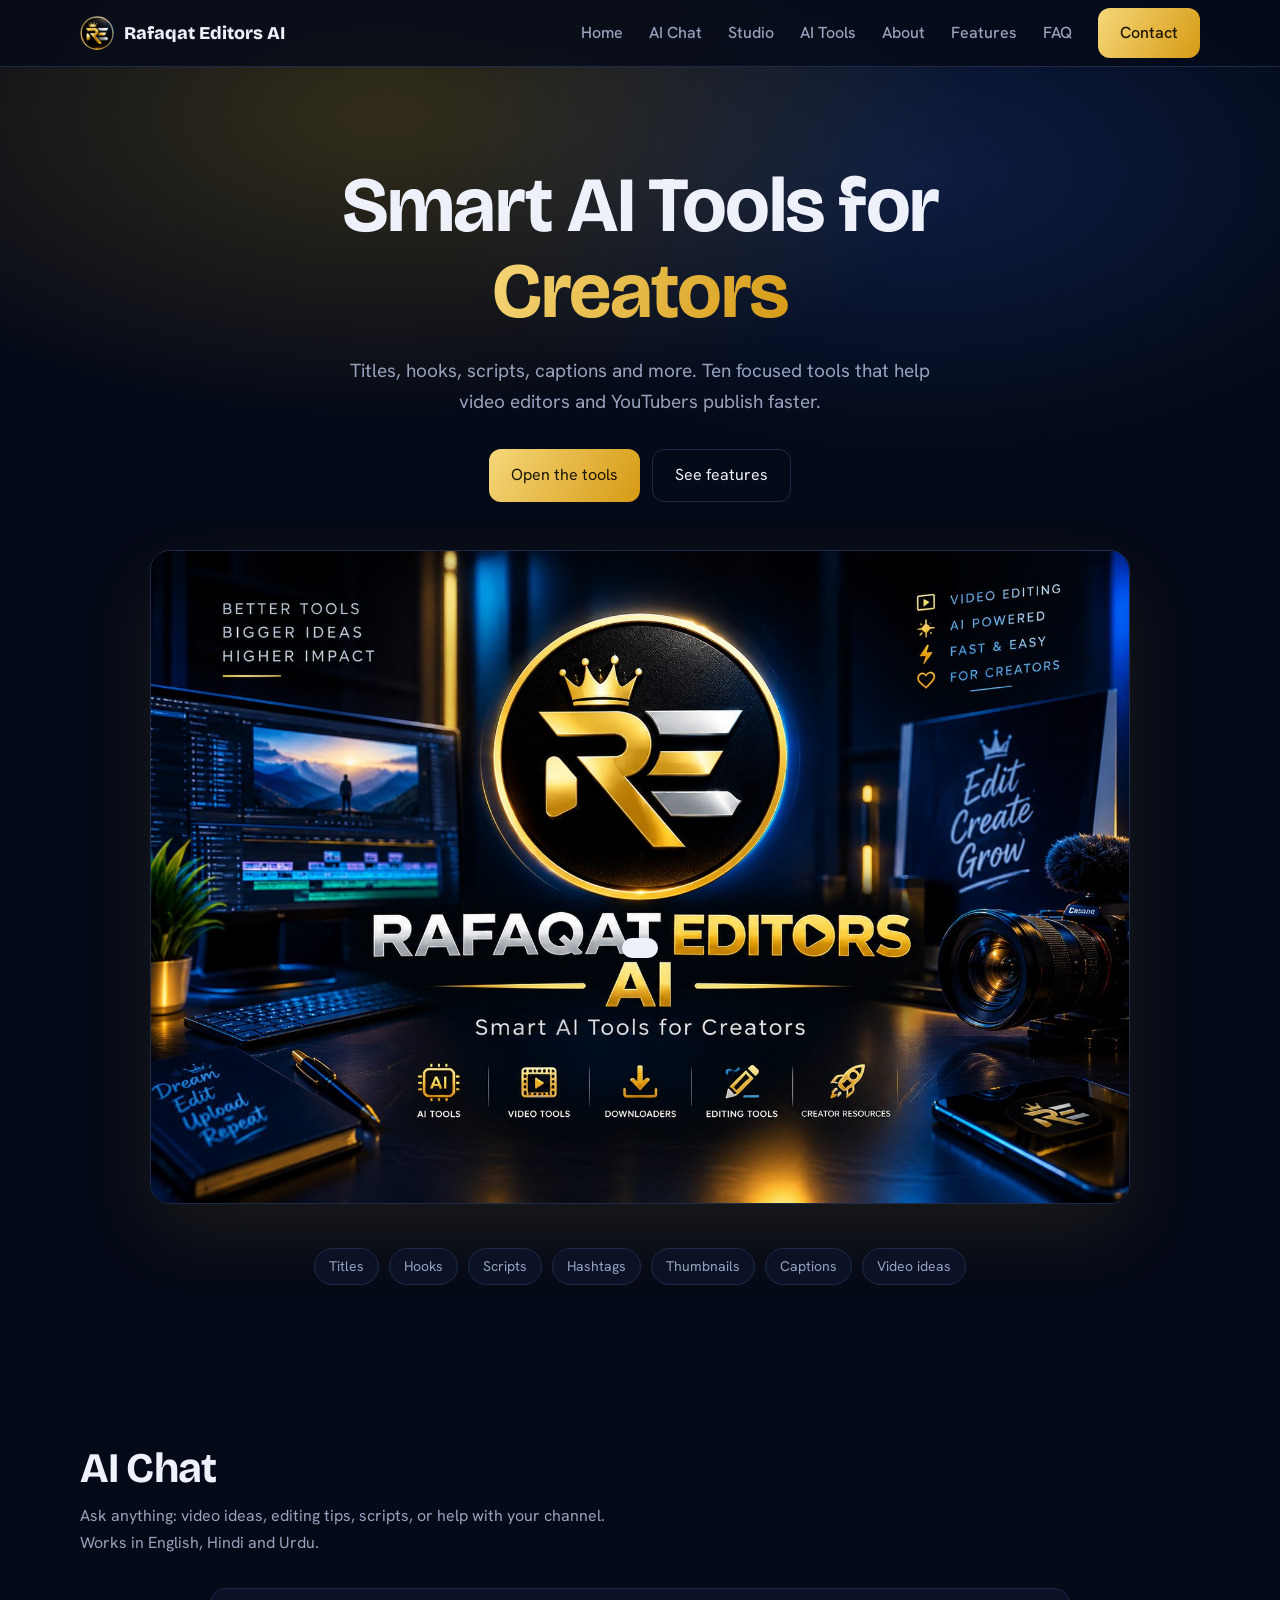
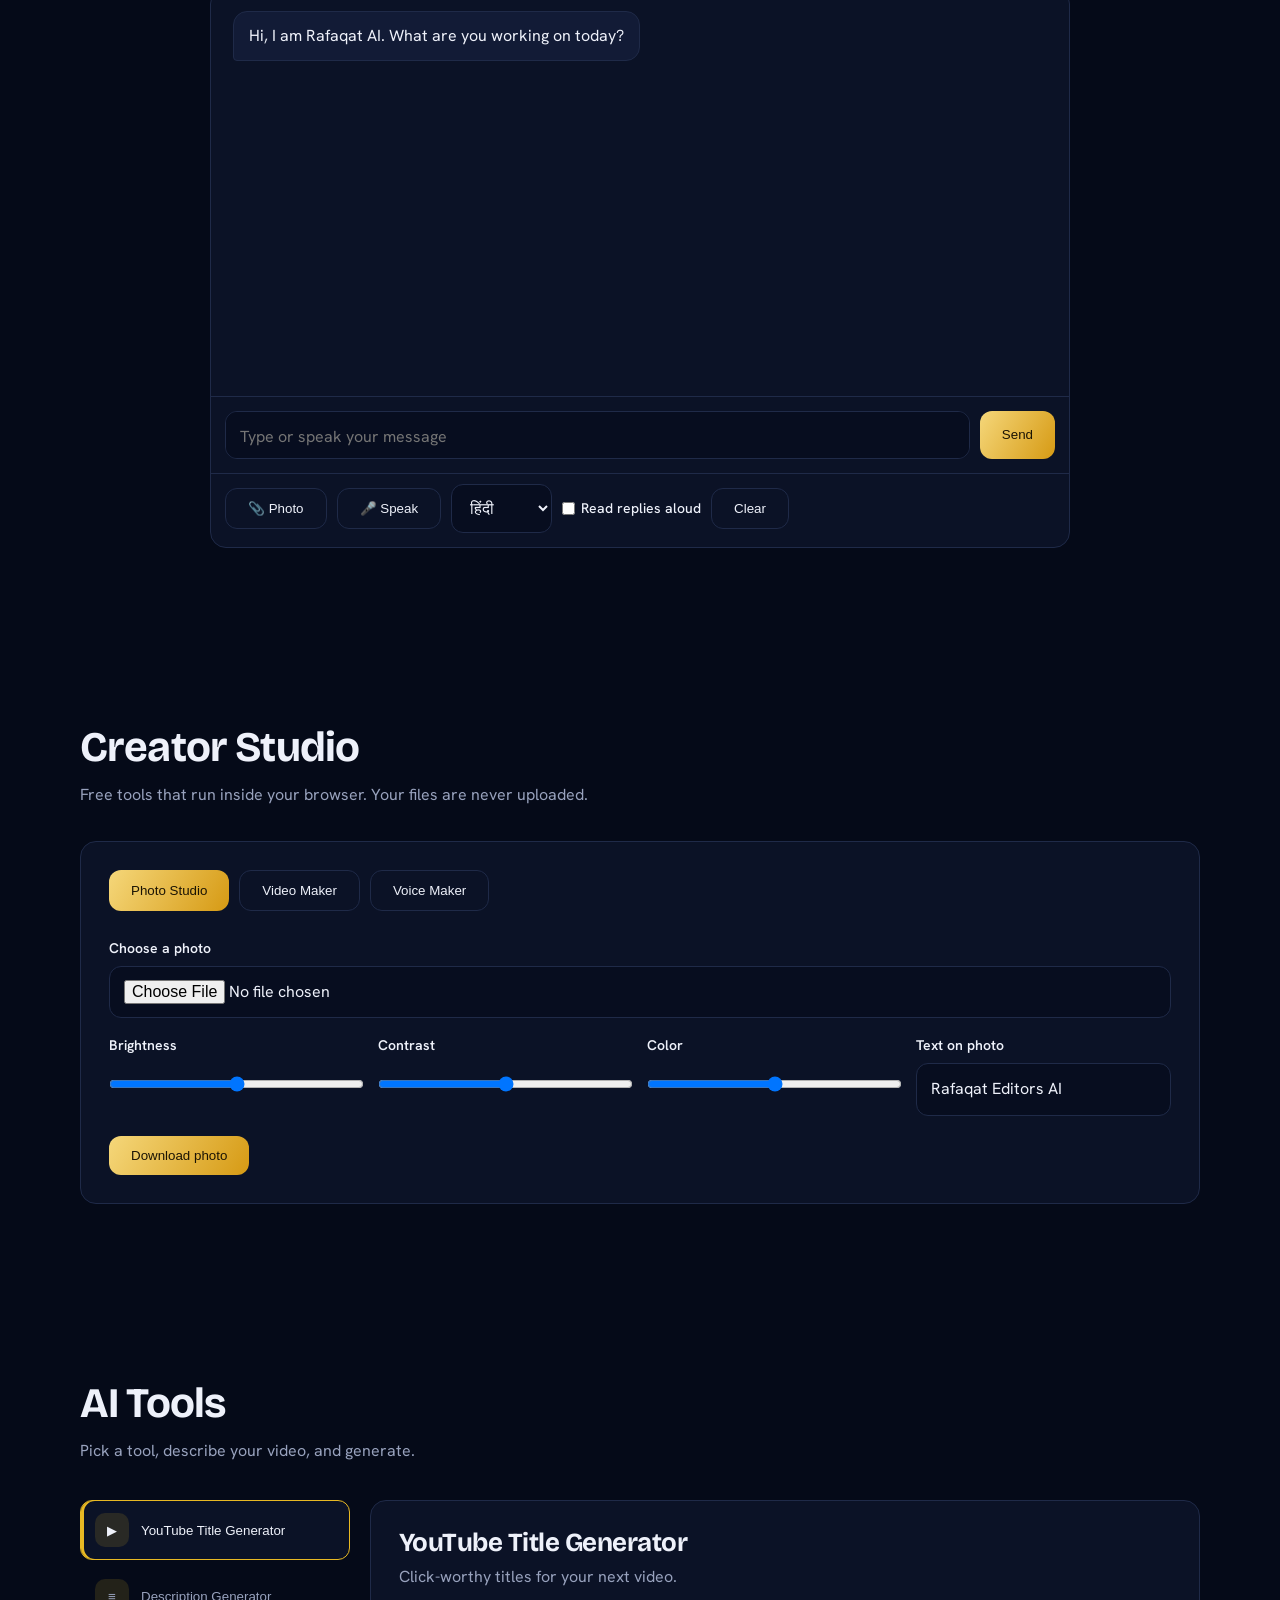
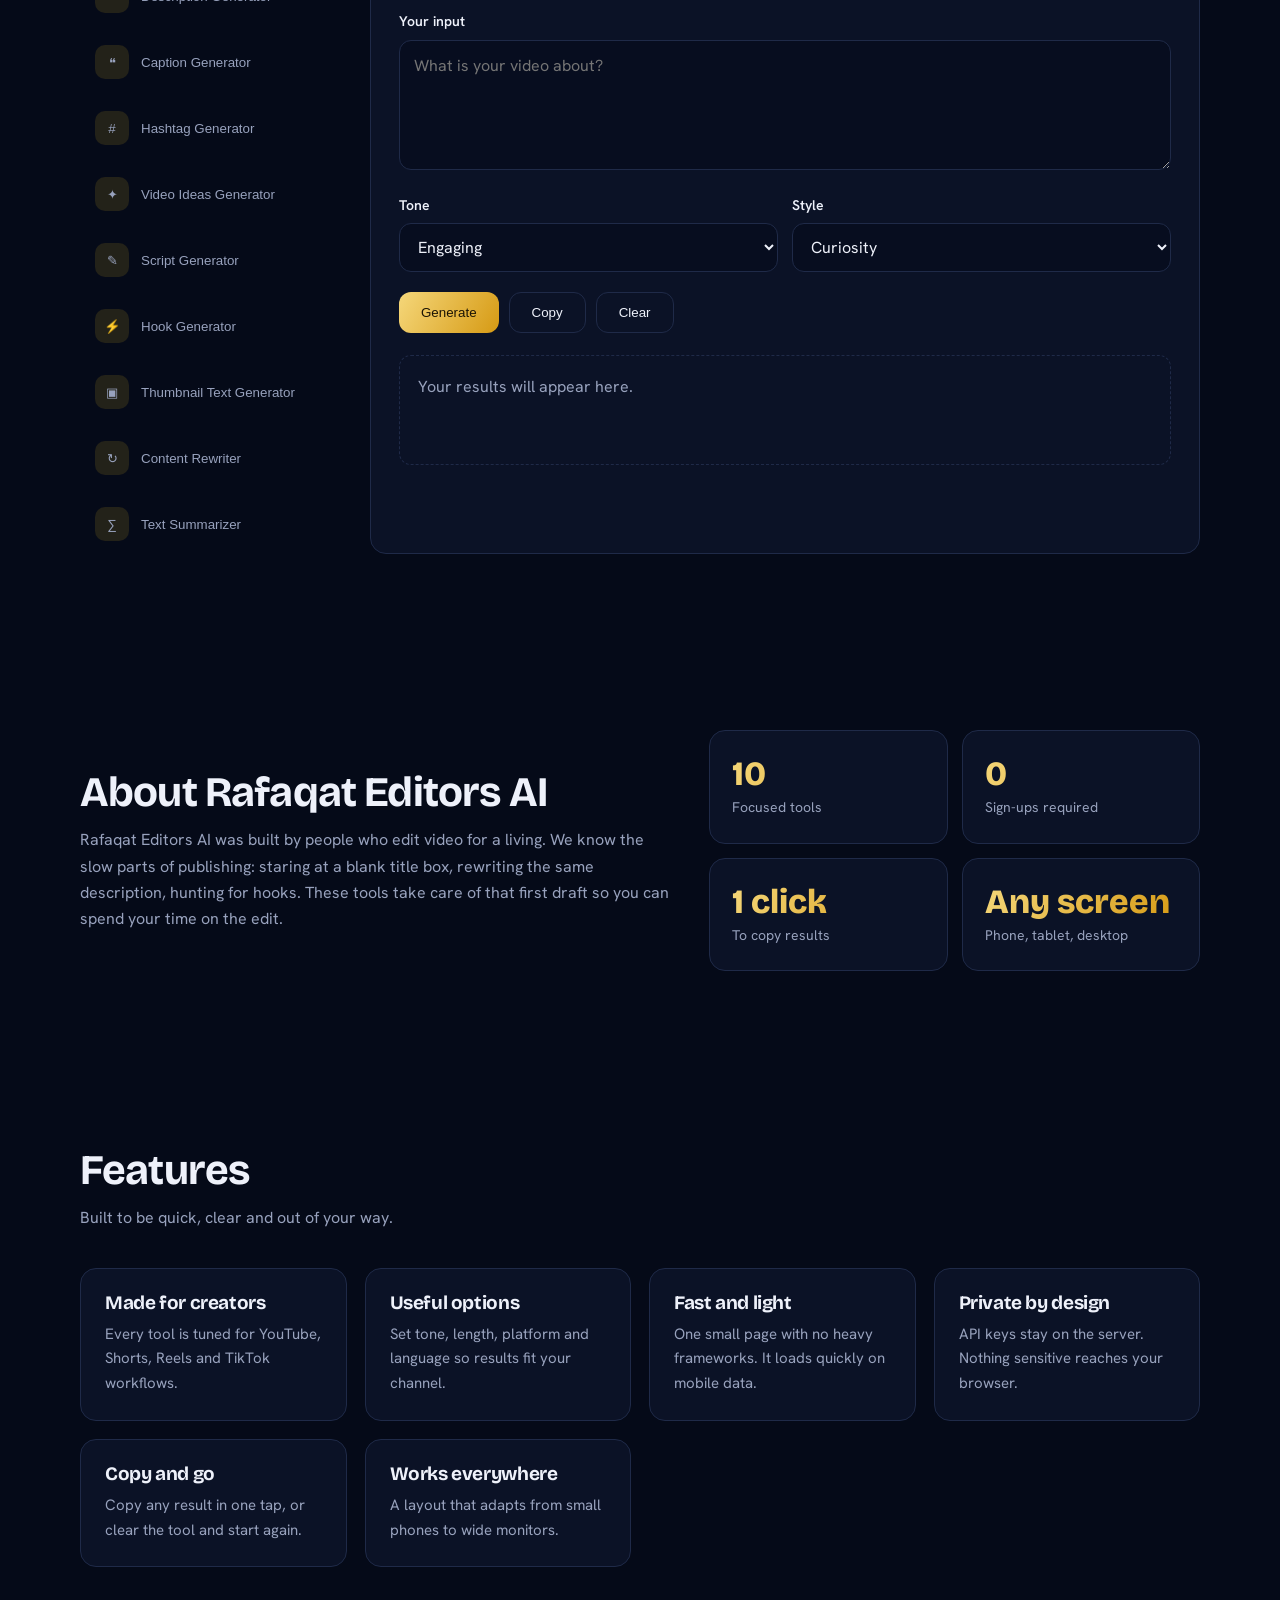
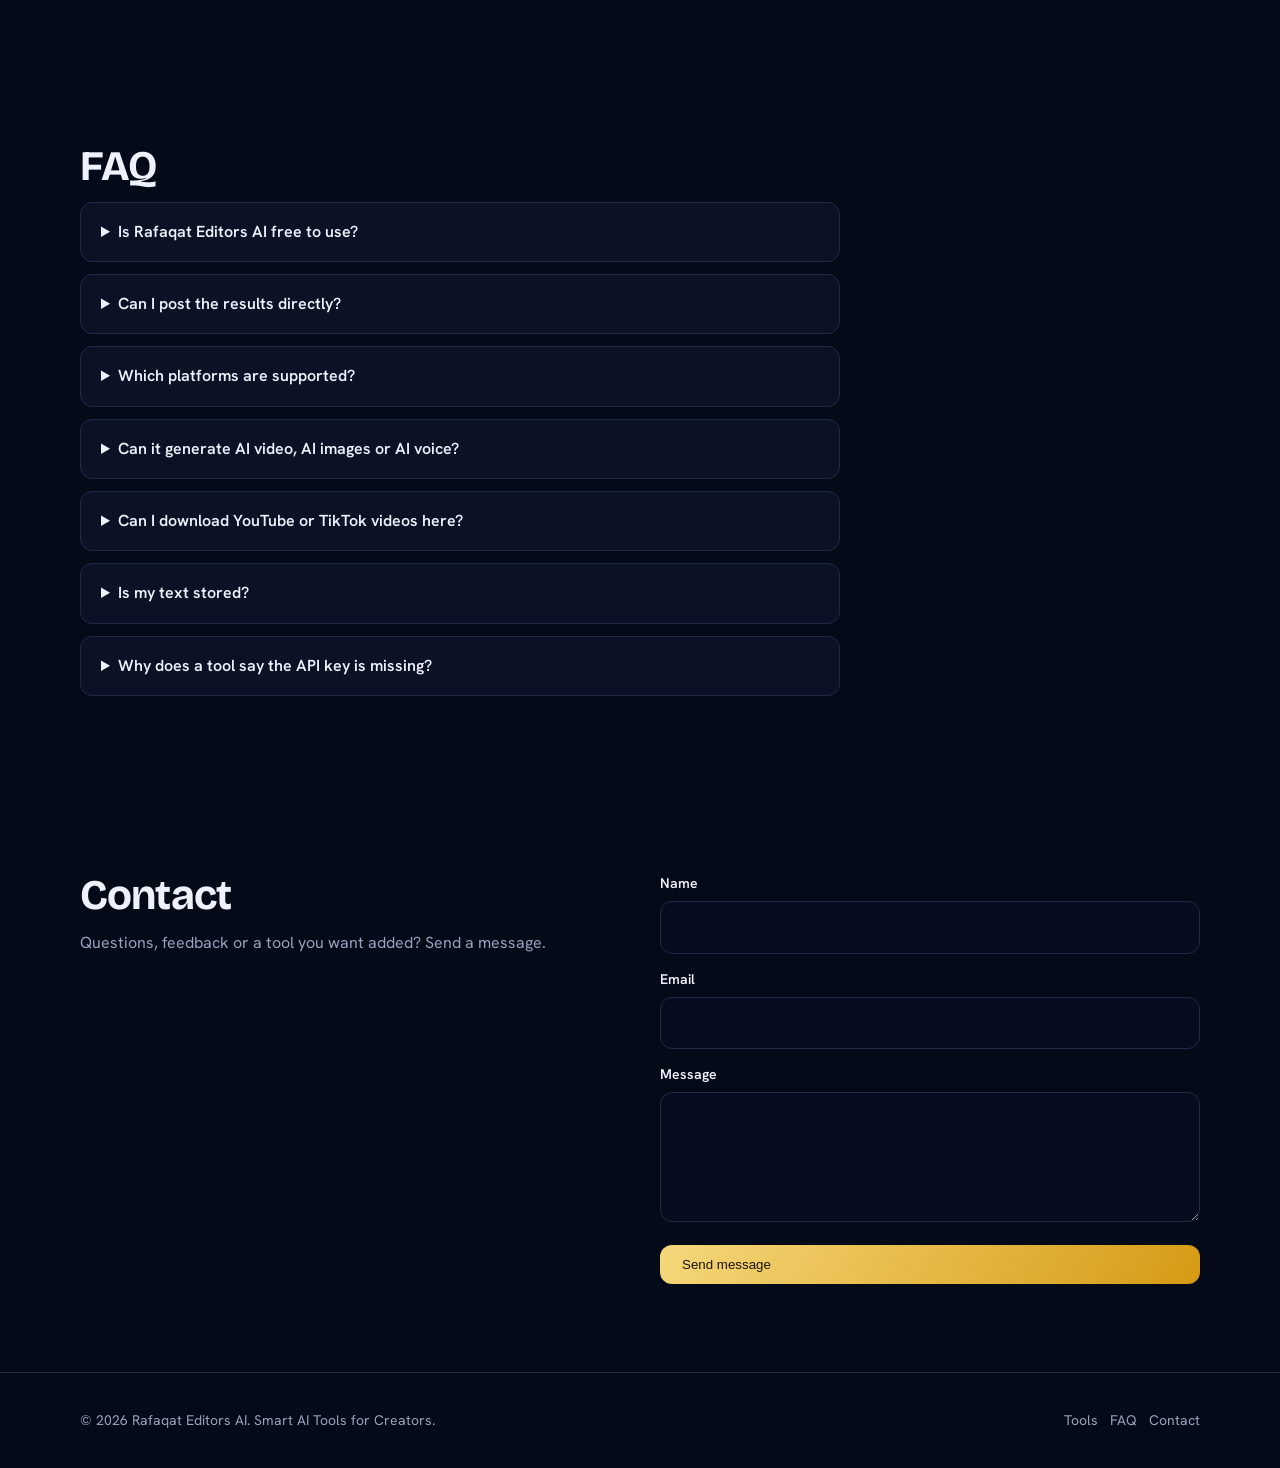
==== index.html @ 0279ae33 "Add files via upload" ====
<!DOCTYPE html>
<html lang="en">
<head>
<meta charset="utf-8">
<meta name="viewport" content="width=device-width, initial-scale=1">
<title>Rafaqat Editors AI – Free AI Tools for YouTubers, Video Editors and Creators</title>
<meta name="description" content="Rafaqat Editors AI: free AI chat in Hindi, Urdu and English, YouTube title, hashtag, script and caption generators, plus a photo editor, slideshow video maker and text to speech.">
<meta name="keywords" content="Rafaqat Editors AI, Rafaqat AI, Rafaqat Editors, AI tools for creators, YouTube title generator, hashtag generator, video script generator, AI chat Hindi Urdu, free photo editor online, slideshow video maker, text to speech Hindi Urdu">
<meta name="theme-color" content="#050a18"><meta property="og:type" content="website"><meta property="og:description" content="Smart AI Tools for Creators"><meta name="twitter:card" content="summary_large_image">
<script type="application/ld+json">{"@context":"https://schema.org","@type":"WebApplication","name":"Rafaqat Editors AI","description":"Smart AI Tools for Creators: AI chat, YouTube title and hashtag generators, photo editor, video maker and voice maker.","applicationCategory":"MultimediaApplication","operatingSystem":"Any","offers":{"@type":"Offer","price":"0","priceCurrency":"USD"}}</script>
<link rel="icon" href="logo.png"><meta property="og:title" content="Rafaqat Editors AI"><meta property="og:image" content="banner.jpg"><link rel="preconnect" href="https://fonts.googleapis.com"><link rel="preconnect" href="https://fonts.gstatic.com" crossorigin>
<link href="https://fonts.googleapis.com/css2?family=Bricolage+Grotesque:wght@500;700;800&family=Hanken+Grotesk:wght@400;500;600&display=swap" rel="stylesheet">
<style>
:root{--bg:#050a18;--panel:#0b1226;--line:#1f2a48;--text:#eef1fa;--mute:#98a2bd;--a:#e8b923;--b:#f5d77a;--grad:linear-gradient(120deg,#f5d77a,#d69a14);--r:16px}
*{box-sizing:border-box;margin:0}html{scroll-behavior:smooth}
body{background:var(--bg);color:var(--text);font:16px/1.65 "Hanken Grotesk",system-ui,sans-serif;overflow-x:hidden}
h1,h2,h3{font-family:"Bricolage Grotesque",system-ui,sans-serif;line-height:1.1;letter-spacing:-.02em}
a{color:inherit;text-decoration:none}
:focus-visible{outline:2px solid var(--b);outline-offset:3px}
.wrap{max-width:1160px;margin:auto;padding:0 20px}
section{padding:88px 0}
h2{font-size:clamp(28px,4vw,42px);margin-bottom:12px}
.lead{color:var(--mute);max-width:560px}
.btn{display:inline-flex;align-items:center;gap:8px;border:0;border-radius:12px;padding:12px 22px;font:600 15px inherit;cursor:pointer;color:#1b1404;background:var(--grad);transition:transform .15s,box-shadow .2s}
.btn:hover{transform:translateY(-1px);box-shadow:0 8px 30px #e8b92355}
.btn.ghost{background:transparent;border:1px solid var(--line);color:var(--text)}.btn.ghost:hover{box-shadow:none;border-color:var(--a)}
.btn:disabled{opacity:.6;cursor:wait;transform:none}
/* nav */
header{position:sticky;top:0;z-index:20;background:#050a18cc;backdrop-filter:blur(14px);border-bottom:1px solid var(--line)}
nav{display:flex;align-items:center;justify-content:space-between;height:66px}
.logo{display:flex;align-items:center;gap:10px;font:800 18px "Bricolage Grotesque",sans-serif}
.mark{width:34px;height:34px;border-radius:50%}.banner{display:block;width:100%;max-width:980px;height:auto;margin:48px auto 0;border-radius:20px;border:1px solid var(--line);box-shadow:0 30px 80px #e8b92318}
.links{display:flex;gap:26px;align-items:center;color:var(--mute);font-weight:500}.links a:hover{color:var(--text)}
.burger{display:none;background:none;border:1px solid var(--line);color:var(--text);border-radius:10px;width:42px;height:38px;font-size:18px}
/* hero */
.hero{padding:96px 0 72px;position:relative;text-align:center}
.hero:before{content:"";position:absolute;inset:-120px 0 auto;height:560px;background:radial-gradient(600px 300px at 30% 30%,#e8b92333,transparent),radial-gradient(500px 280px at 72% 40%,#2563eb33,transparent);z-index:-1}
.hero h1{font-size:clamp(40px,7vw,78px);max-width:860px;margin:0 auto 20px}
.hero h1 span{background:var(--grad);-webkit-background-clip:text;background-clip:text;color:transparent}
.hero p{color:var(--mute);font-size:19px;max-width:600px;margin:0 auto 32px}
.cta{display:flex;gap:12px;justify-content:center;flex-wrap:wrap}
.ticker{display:flex;gap:10px;justify-content:center;flex-wrap:wrap;margin-top:44px;max-width:780px;margin-inline:auto}
.ticker span{border:1px solid var(--line);background:var(--panel);border-radius:99px;padding:6px 14px;font-size:14px;color:var(--mute);animation:float 5s ease-in-out infinite}
.ticker span:nth-child(even){animation-delay:-2.5s}
@keyframes float{50%{transform:translateY(-6px)}}
/* dashboard */
.dash{display:grid;grid-template-columns:270px 1fr;gap:20px;margin-top:36px}
.list{display:flex;flex-direction:column;gap:6px}
.tool{display:flex;gap:12px;align-items:center;text-align:left;width:100%;padding:12px 14px;border-radius:12px;border:1px solid transparent;background:none;color:var(--mute);font:500 15px inherit;cursor:pointer;transition:.15s}
.tool:hover{background:var(--panel);color:var(--text)}
.tool.on{background:var(--panel);border-color:var(--a);color:var(--text);box-shadow:inset 3px 0 0 var(--a)}
.tool i{font-style:normal;width:34px;height:34px;border-radius:10px;background:#e8b92322;display:grid;place-items:center;flex:none}
.work{background:var(--panel);border:1px solid var(--line);border-radius:var(--r);padding:28px;min-width:0}
.work h3{font-size:26px}.work>p{color:var(--mute);margin:6px 0 20px}
label{display:block;font-size:14px;font-weight:600;margin:0 0 6px}
textarea,select,input{width:100%;background:#070d1f;border:1px solid var(--line);border-radius:12px;color:var(--text);padding:12px 14px;font:inherit}
textarea{min-height:130px;resize:vertical}textarea:focus,select:focus,input:focus{outline:none;border-color:var(--a);box-shadow:0 0 0 3px #e8b92333}
.opts{display:grid;grid-template-columns:repeat(auto-fit,minmax(160px,1fr));gap:14px;margin:16px 0 20px}
.row{display:flex;gap:10px;flex-wrap:wrap}
.out{margin-top:22px;border:1px dashed var(--line);border-radius:12px;padding:18px;min-height:110px;white-space:pre-wrap;word-break:break-word}
.out.empty{color:var(--mute)}.out.err{border-color:#f87171;color:#fca5a5}
.dots{display:inline-flex;gap:5px}.dots b{width:8px;height:8px;border-radius:50%;background:var(--a);animation:pulse 1s infinite}
.dots b:nth-child(2){animation-delay:.15s}.dots b:nth-child(3){animation-delay:.3s}
@keyframes pulse{50%{opacity:.2;transform:scale(.7)}}
/* chat */
.chat{background:var(--panel);border:1px solid var(--line);border-radius:var(--r);margin-top:32px;display:flex;flex-direction:column;height:560px;max-width:860px;margin-inline:auto}
.msgs{flex:1;overflow-y:auto;padding:22px;display:flex;flex-direction:column;gap:12px}
.m{max-width:85%;padding:11px 15px;border-radius:14px;white-space:pre-wrap;word-break:break-word}
.m.u{align-self:flex-end;background:var(--grad);color:#1b1404;border-bottom-right-radius:4px}
.m.a{align-self:flex-start;background:#121b36;border:1px solid var(--line);border-bottom-left-radius:4px}
.m.e{border-color:#f87171;color:#fca5a5}
.cbar{display:flex;gap:10px;padding:14px;border-top:1px solid var(--line)}
.cbar.ctl{flex-wrap:wrap;align-items:center;padding-top:10px}.cbar textarea{min-height:48px;height:48px;resize:none}
/* cards */
.grid{display:grid;grid-template-columns:repeat(auto-fit,minmax(250px,1fr));gap:18px;margin-top:36px}
.card{background:var(--panel);border:1px solid var(--line);border-radius:var(--r);padding:24px}
.card h3{font-size:19px;margin-bottom:8px}.card p{color:var(--mute);font-size:15px}
.about{display:grid;grid-template-columns:1.2fr 1fr;gap:40px;align-items:center}
.stat{display:grid;grid-template-columns:1fr 1fr;gap:14px}
.stat div{background:var(--panel);border:1px solid var(--line);border-radius:var(--r);padding:22px}
.stat b{display:block;font:800 34px "Bricolage Grotesque",sans-serif;background:var(--grad);-webkit-background-clip:text;background-clip:text;color:transparent}
.stat span{color:var(--mute);font-size:14px}
details{background:var(--panel);border:1px solid var(--line);border-radius:12px;padding:16px 20px;margin-top:12px;max-width:760px}
summary{cursor:pointer;font-weight:600}details p{color:var(--mute);margin-top:10px}
.contact{display:grid;grid-template-columns:1fr 1fr;gap:40px}form{display:grid;gap:14px}
footer{border-top:1px solid var(--line);padding:36px 0;color:var(--mute);font-size:14px}
footer .wrap{display:flex;justify-content:space-between;gap:16px;flex-wrap:wrap}
.toast{position:fixed;bottom:22px;left:50%;transform:translate(-50%,80px);background:var(--text);color:var(--bg);padding:10px 18px;border-radius:99px;font-weight:600;transition:.25s;z-index:30}.toast.show{transform:translate(-50%,0)}
@media(max-width:860px){
 section{padding:64px 0}
 .burger{display:block}
 .links{display:none;position:absolute;top:66px;left:0;right:0;flex-direction:column;background:var(--bg);padding:18px 20px;border-bottom:1px solid var(--line);gap:16px;align-items:flex-start}.links.open{display:flex}
 .dash,.about,.contact{grid-template-columns:1fr}
 .list{flex-direction:row;overflow-x:auto;padding-bottom:6px}.tool{width:auto;white-space:nowrap}.tool.on{box-shadow:none}
 .work{padding:20px}
}
@media(prefers-reduced-motion:reduce){*{animation:none!important;transition:none!important}}
</style>
</head>
<body>
<header><div class="wrap"><nav>
 <a class="logo" href="#home"><img class="mark" src="logo.png" alt="" width="34" height="34">Rafaqat Editors AI</a>
 <button class="burger" aria-label="Menu" onclick="document.querySelector('.links').classList.toggle('open')">☰</button>
 <div class="links" onclick="this.classList.remove('open')">
  <a href="#home">Home</a><a href="#chat">AI Chat</a><a href="#studio">Studio</a><a href="#tools">AI Tools</a><a href="#about">About</a><a href="#features">Features</a><a href="#faq">FAQ</a><a class="btn" href="#contact">Contact</a>
 </div>
</nav></div></header>

<main>
<section class="hero" id="home"><div class="wrap">
 <h1>Smart AI Tools for <span>Creators</span></h1>
 <p>Titles, hooks, scripts, captions and more. Ten focused tools that help video editors and YouTubers publish faster.</p>
 <div class="cta"><a class="btn" href="#tools">Open the tools</a><a class="btn ghost" href="#features">See features</a></div>
 <img class="banner" src="banner.jpg" alt="Rafaqat Editors AI: Smart AI Tools for Creators" width="1600" height="1067" fetchpriority="high">
 <div class="ticker"><span>Titles</span><span>Hooks</span><span>Scripts</span><span>Hashtags</span><span>Thumbnails</span><span>Captions</span><span>Video ideas</span></div>
</div></section>

<section id="chat"><div class="wrap">
 <h2>AI Chat</h2><p class="lead">Ask anything: video ideas, editing tips, scripts, or help with your channel. Works in English, Hindi and Urdu.</p>
 <div class="chat"><div class="msgs" id="msgs"><div class="m a">Hi, I am Rafaqat AI. What are you working on today?</div></div>
 <div class="cbar"><textarea id="ci" placeholder="Type or speak your message" aria-label="Message"></textarea><button class="btn" id="cs">Send</button></div>
 <div class="cbar ctl"><button class="btn ghost" id="ca">📎 Photo</button><button class="btn ghost" id="cm">🎤 Speak</button><select id="cl2" aria-label="Voice language" style="width:auto"><option value="hi-IN">हिंदी</option><option value="ur-PK">اردو</option><option value="en-US">English</option></select><label style="display:flex;gap:6px;align-items:center;margin:0;font-weight:500"><input type="checkbox" id="sp" style="width:auto">Read replies aloud</label><button class="btn ghost" id="cc">Clear</button><input type="file" id="cf2" accept="image/*" hidden></div></div>
</div></section>

<section id="studio"><div class="wrap">
 <h2>Creator Studio</h2><p class="lead">Free tools that run inside your browser. Your files are never uploaded.</p>
 <div class="work" style="margin-top:32px"><div class="row" id="st"><button class="btn" data-t="p">Photo Studio</button><button class="btn ghost" data-t="v">Video Maker</button><button class="btn ghost" data-t="s">Voice Maker</button></div><br>
 <div id="pane-p"><label for="pf">Choose a photo</label><input type="file" id="pf" accept="image/*">
  <div class="opts"><div><label for="pb">Brightness</label><input type="range" id="pb" min="50" max="150" value="100"></div><div><label for="pc">Contrast</label><input type="range" id="pc" min="50" max="150" value="100"></div><div><label for="ps">Color</label><input type="range" id="ps" min="0" max="200" value="100"></div><div><label for="pt">Text on photo</label><input id="pt" value="Rafaqat Editors AI"></div></div>
  <canvas id="pcv" style="max-width:100%;border-radius:12px;display:none"></canvas>
  <div class="row" style="margin-top:14px"><button class="btn" id="pd">Download photo</button></div></div>
 <div id="pane-v" hidden><label for="vf">Choose photos (hold Ctrl or select several)</label><input type="file" id="vf" accept="image/*" multiple>
  <div class="opts"><div><label for="vc">Caption</label><input id="vc" placeholder="Optional text"></div><div><label for="vs">Seconds per photo</label><select id="vs"><option>2</option><option selected>3</option><option>5</option></select></div><div><label for="vo">Shape</label><select id="vo"><option value="v">Vertical (Reels, Shorts)</option><option value="h">Horizontal (YouTube)</option></select></div></div>
  <button class="btn" id="vgo">Make video</button><div id="vout" style="margin-top:18px"></div></div>
 <div id="pane-s" hidden><label for="vt">Text to speak</label><textarea id="vt" placeholder="Type or paste your text"></textarea>
  <div class="opts"><div><label for="vl">Language</label><select id="vl"><option value="hi-IN">हिंदी</option><option value="ur-PK">اردو</option><option value="en-US">English</option></select></div><div><label for="vr">Speed</label><select id="vr"><option value="0.8">Slow</option><option value="1" selected>Normal</option><option value="1.25">Fast</option></select></div></div>
  <div class="row"><button class="btn" id="vplay">Play voice</button><button class="btn ghost" id="vstop">Stop</button></div></div>
 </div>
</div></section>

<section id="tools"><div class="wrap">
 <h2>AI Tools</h2><p class="lead">Pick a tool, describe your video, and generate.</p>
 <div class="dash"><div class="list" id="list" role="tablist"></div><div class="work" id="work"></div></div>
</div></section>

<section id="about"><div class="wrap about">
 <div><h2>About Rafaqat Editors AI</h2>
 <p class="lead" style="max-width:none">Rafaqat Editors AI was built by people who edit video for a living. We know the slow parts of publishing: staring at a blank title box, rewriting the same description, hunting for hooks. These tools take care of that first draft so you can spend your time on the edit.</p></div>
 <div class="stat"><div><b>10</b><span>Focused tools</span></div><div><b>0</b><span>Sign-ups required</span></div><div><b>1 click</b><span>To copy results</span></div><div><b>Any screen</b><span>Phone, tablet, desktop</span></div></div>
</div></section>

<section id="features"><div class="wrap">
 <h2>Features</h2><p class="lead">Built to be quick, clear and out of your way.</p>
 <div class="grid">
  <div class="card"><h3>Made for creators</h3><p>Every tool is tuned for YouTube, Shorts, Reels and TikTok workflows.</p></div>
  <div class="card"><h3>Useful options</h3><p>Set tone, length, platform and language so results fit your channel.</p></div>
  <div class="card"><h3>Fast and light</h3><p>One small page with no heavy frameworks. It loads quickly on mobile data.</p></div>
  <div class="card"><h3>Private by design</h3><p>API keys stay on the server. Nothing sensitive reaches your browser.</p></div>
  <div class="card"><h3>Copy and go</h3><p>Copy any result in one tap, or clear the tool and start again.</p></div>
  <div class="card"><h3>Works everywhere</h3><p>A layout that adapts from small phones to wide monitors.</p></div>
 </div>
</div></section>

<section id="faq"><div class="wrap"><h2>FAQ</h2>
 <details><summary>Is Rafaqat Editors AI free to use?</summary><p>Yes, you can use the tools without creating an account.</p></details>
 <details><summary>Can I post the results directly?</summary><p>Treat results as a strong first draft. Review and adjust them so they sound like you.</p></details>
 <details><summary>Which platforms are supported?</summary><p>YouTube, YouTube Shorts, Instagram, TikTok, Facebook and X.</p></details>
 <details><summary>Can it generate AI video, AI images or AI voice?</summary><p>Not yet. Today you can edit photos, turn photos into a slideshow video, and hear any text read aloud in Hindi, Urdu or English. The AI Chat and writing tools work with text and can describe photos you send.</p></details>
 <details><summary>Can I download YouTube or TikTok videos here?</summary><p>No. Downloading other people's videos breaks those platforms' rules and copyright. Download your own videos from YouTube Studio or TikTok's Save video option.</p></details>
 <details><summary>Is my text stored?</summary><p>This site does not save your input. It is sent to the AI provider only to produce your result.</p></details>
 <details><summary>Why does a tool say the API key is missing?</summary><p>The site owner has not added the AI key yet. See the README for the one-minute setup.</p></details>
</div></section>

<section id="contact"><div class="wrap contact">
 <div><h2>Contact</h2><p class="lead">Questions, feedback or a tool you want added? Send a message.</p></div>
 <form id="cf"><div><label for="n">Name</label><input id="n" required></div><div><label for="e">Email</label><input id="e" type="email" required></div><div><label for="m">Message</label><textarea id="m" required></textarea></div><button class="btn" type="submit">Send message</button></form>
</div></section>
</main>

<footer><div class="wrap"><span>© <span id="y"></span> Rafaqat Editors AI. Smart AI Tools for Creators.</span><span><a href="#tools">Tools</a> &nbsp; <a href="#faq">FAQ</a> &nbsp; <a href="#contact">Contact</a></span></div></footer>
<div class="toast" id="toast" role="status"></div>

<script>
const CONTACT_EMAIL="hello@example.com"; // replace with your address
const PLAT=["YouTube","YouTube Shorts","Instagram","TikTok","Facebook","X"];
const TONE=["Engaging","Professional","Funny","Dramatic","Educational"];
const LEN=["Short","Medium","Long"];
const O=(k,l,c)=>({k,l,c});
const TOOLS=[
 {id:"titles",n:"YouTube Title Generator",i:"▶",d:"Click-worthy titles for your next video.",ph:"What is your video about?",o:[O("Tone","Tone",TONE),O("Style","Style",["Curiosity","How-to","Listicle","Story"])]},
 {id:"description",n:"Description Generator",i:"≡",d:"SEO-friendly video descriptions.",ph:"Video topic and key points",o:[O("Tone","Tone",TONE),O("Length","Length",LEN)]},
 {id:"captions",n:"Caption Generator",i:"❝",d:"Captions that fit each platform.",ph:"Describe your post or video",o:[O("Platform","Platform",PLAT),O("Tone","Tone",TONE)]},
 {id:"hashtags",n:"Hashtag Generator",i:"#",d:"Relevant hashtags to boost reach.",ph:"Topic or niche",o:[O("Platform","Platform",PLAT)]},
 {id:"ideas",n:"Video Ideas Generator",i:"✦",d:"Fresh ideas when you are stuck.",ph:"Your niche or channel topic",o:[O("Format","Format",["Long video","Short","Series"]),O("Audience","Audience",["Beginners","Enthusiasts","General"])]},
 {id:"script",n:"Script Generator",i:"✎",d:"Full scripts with hook and outro.",ph:"Topic and main points",o:[O("Length","Length",["1 minute","3 minutes","5 minutes","10 minutes"]),O("Tone","Tone",TONE)]},
 {id:"hooks",n:"Hook Generator",i:"⚡",d:"Openers that stop the scroll.",ph:"What is the video about?",o:[O("Platform","Platform",PLAT),O("Tone","Tone",TONE)]},
 {id:"thumbs",n:"Thumbnail Text Generator",i:"▣",d:"Short, bold thumbnail text.",ph:"Video title or topic",o:[O("Emotion","Emotion",["Curiosity","Shock","Excitement","Urgency"])]},
 {id:"rewrite",n:"Content Rewriter",i:"↻",d:"Rewrite text in a fresh voice.",ph:"Paste the text to rewrite",o:[O("Tone","Tone",TONE),O("Length","Length",["Same","Shorter","Longer"])]},
 {id:"summary",n:"Text Summarizer",i:"∑",d:"Condense long text quickly.",ph:"Paste the text to summarize",o:[O("Format","Format",["Paragraph","Bullet points"]),O("Length","Length",LEN)]}
];
const $=s=>document.querySelector(s);
const toast=t=>{const e=$("#toast");e.textContent=t;e.classList.add("show");setTimeout(()=>e.classList.remove("show"),1800)};
const list=$("#list"),work=$("#work");
TOOLS.forEach((t,x)=>{const b=document.createElement("button");b.className="tool";b.role="tab";b.innerHTML=`<i>${t.i}</i>${t.n}`;b.onclick=()=>pick(x);list.append(b)});

function pick(x){
 const t=TOOLS[x];
 [...list.children].forEach((b,j)=>b.classList.toggle("on",j===x));
 work.innerHTML=`<h3></h3><p></p><label for="inp">Your input</label><textarea id="inp"></textarea>
 <div class="opts">${t.o.map((o,j)=>`<div><label for="o${j}">${o.l}</label><select id="o${j}">${o.c.map(c=>`<option>${c}</option>`).join("")}</select></div>`).join("")}</div>
 <div class="row"><button class="btn" id="go">Generate</button><button class="btn ghost" id="cp">Copy</button><button class="btn ghost" id="cl">Clear</button></div>
 <div class="out empty" id="out" aria-live="polite">Your results will appear here.</div>`;
 work.querySelector("h3").textContent=t.n;work.querySelector("p").textContent=t.d;$("#inp").placeholder=t.ph;
 const out=$("#out"),go=$("#go");
 const show=(txt,cls="")=>{out.className="out "+cls;out.textContent=txt};
 go.onclick=async()=>{
  const input=$("#inp").value.trim();
  if(!input)return show("Enter some text first.","empty");
  const options={};t.o.forEach((o,j)=>options[o.k]=$("#o"+j).value);
  go.disabled=true;out.className="out";out.innerHTML='<span class="dots"><b></b><b></b><b></b></span> Generating…';
  try{
   const r=await fetch("/api/generate",{method:"POST",headers:{"Content-Type":"application/json"},body:JSON.stringify({tool:t.id,input,options})});
   const d=await r.json().catch(()=>({}));
   if(!r.ok)throw new Error(d.error||"Something went wrong. Please try again.");
   show(d.result||"No result returned. Try rewording your input.");
  }catch(e){show(e.message.includes("fetch")?"Could not reach the server. Run the site with Wrangler or deploy it (see README).":e.message,"err")}
  go.disabled=false;
 };
 $("#cp").onclick=async()=>{if(out.classList.contains("empty")||out.classList.contains("err")||!out.textContent.trim())return toast("Nothing to copy yet");try{await navigator.clipboard.writeText(out.textContent);toast("Copied")}catch{toast("Copy failed")}};
 $("#cl").onclick=()=>{$("#inp").value="";show("Your results will appear here.","empty");$("#inp").focus()};
}
pick(0);
const HI="Hi, I am Rafaqat AI. What are you working on today?";let hist=[],img=null,rec=null;
const msgs=$("#msgs"),ci=$("#ci"),cs=$("#cs"),cm=$("#cm"),ca=$("#ca"),fi=$("#cf2");
function add(t,c,src){const d=document.createElement("div");d.className="m "+c;if(src){const i=document.createElement("img");i.src=src;i.alt="Attached photo";i.style.cssText="max-width:100%;max-height:200px;border-radius:10px;display:block;margin-bottom:6px";d.append(i)}d.append(document.createTextNode(t));msgs.append(d);msgs.scrollTop=msgs.scrollHeight;return d}
function say(t){if(!$("#sp").checked||!window.speechSynthesis)return;speechSynthesis.cancel();const u=new SpeechSynthesisUtterance(t);u.lang=$("#cl2").value;speechSynthesis.speak(u)}
async function send(){
 const t=ci.value.trim();if((!t&&!img)||cs.disabled)return;
 const text=t||"Please look at this photo and help me.";
 ci.value="";add(text,"u",img);hist.push({role:"user",content:text,image:img});img=null;ca.textContent="📎 Photo";cs.disabled=true;
 const w=add("…","a"),li=hist.map(m=>!!m.image).lastIndexOf(true);
 try{
  const messages=hist.map((m,i)=>({role:m.role,content:m.content,image:i===li?m.image:undefined}));
  const r=await fetch("/api/chat",{method:"POST",headers:{"Content-Type":"application/json"},body:JSON.stringify({messages})});
  const d=await r.json().catch(()=>({}));
  if(!r.ok)throw new Error(d.error||"Something went wrong. Please try again.");
  w.textContent=d.reply||"No reply. Try again.";hist.push({role:"assistant",content:w.textContent});say(w.textContent);
 }catch(e){hist.pop();w.className="m a e";w.textContent=e.message.includes("fetch")?"Could not reach the server. Run the site with Wrangler or deploy it (see README).":e.message}
 cs.disabled=false;msgs.scrollTop=msgs.scrollHeight;
}
cs.onclick=send;ci.onkeydown=e=>{if(e.key==="Enter"&&!e.shiftKey){e.preventDefault();send()}};
ca.onclick=()=>fi.click();
fi.onchange=()=>{const f=fi.files[0];if(!f)return;const r=new FileReader();r.onload=()=>{const im=new Image();im.onload=()=>{const k=Math.min(1,1024/Math.max(im.width,im.height)),c=document.createElement("canvas");c.width=im.width*k;c.height=im.height*k;c.getContext("2d").drawImage(im,0,0,c.width,c.height);img=c.toDataURL("image/jpeg",.8);ca.textContent="✓ Photo added";toast("Photo added. Now type your question.")};im.src=r.result};r.readAsDataURL(f);fi.value=""};
const SR=window.SpeechRecognition||window.webkitSpeechRecognition;
cm.onclick=()=>{
 if(!SR)return toast("Voice needs Chrome or Edge");
 if(rec){rec.stop();return}
 rec=new SR();rec.lang=$("#cl2").value;rec.interimResults=false;
 rec.onresult=e=>{ci.value=e.results[0][0].transcript;$("#sp").checked=true;send()};
 rec.onend=()=>{rec=null;cm.textContent="🎤 Speak"};
 rec.onerror=()=>toast("Could not hear you. Allow the microphone.");
 cm.textContent="⏹ Listening…";rec.start();
};
$("#cc").onclick=()=>{hist=[];img=null;ca.textContent="📎 Photo";window.speechSynthesis&&speechSynthesis.cancel();msgs.innerHTML="";add(HI,"a")};
const $$=q=>document.querySelectorAll(q);
$$("#st button").forEach(b=>b.onclick=()=>{$$("#st button").forEach(x=>x.className="btn ghost");b.className="btn";["p","v","s"].forEach(k=>$("#pane-"+k).hidden=k!==b.dataset.t)});
let pim=null;const pcv=$("#pcv");
function wm(x,t,w,h){if(!t)return;const f=Math.round(w/22);x.font=`700 ${f}px sans-serif`;x.textAlign="right";x.shadowColor="#000a";x.shadowBlur=8;x.fillStyle="#fff";x.fillText(t,w-f,h-f);x.shadowBlur=0}
function pdraw(){if(!pim)return;const k=Math.min(1,1600/Math.max(pim.width,pim.height)),w=pim.width*k,h=pim.height*k,x=pcv.getContext("2d");pcv.width=w;pcv.height=h;x.filter=`brightness(${$("#pb").value}%) contrast(${$("#pc").value}%) saturate(${$("#ps").value}%)`;x.drawImage(pim,0,0,w,h);x.filter="none";wm(x,$("#pt").value.trim(),w,h);pcv.style.display="block"}
$("#pf").onchange=e=>{const f=e.target.files[0];if(!f)return;const i=new Image();i.onload=()=>{pim=i;pdraw()};i.src=URL.createObjectURL(f)};
["#pb","#pc","#ps","#pt"].forEach(q=>$(q).oninput=pdraw);
$("#pd").onclick=()=>{if(!pim)return toast("Choose a photo first");const a=document.createElement("a");a.download="rafaqat-editors-ai.png";a.href=pcv.toDataURL("image/png");a.click()};
$("#vgo").onclick=async()=>{
 const fs=[...$("#vf").files];if(!fs.length)return toast("Choose photos first");
 if(!window.MediaRecorder)return toast("Use Chrome or Edge to make video");
 const imgs=await Promise.all(fs.map(f=>new Promise(r=>{const i=new Image();i.onload=()=>r(i);i.src=URL.createObjectURL(f)})));
 const vert=$("#vo").value==="v",W=vert?720:1280,H=vert?1280:720,sec=+$("#vs").value,cap=$("#vc").value.trim(),c=document.createElement("canvas");c.width=W;c.height=H;const x=c.getContext("2d");
 const rec=new MediaRecorder(c.captureStream(30)),ch=[];
 rec.ondataavailable=e=>ch.push(e.data);
 rec.onstop=()=>{const u=URL.createObjectURL(new Blob(ch,{type:"video/webm"}));$("#vout").innerHTML=`<video src="${u}" controls style="max-width:100%;max-height:480px;border-radius:12px"></video><p style="margin-top:12px"><a class="btn" href="${u}" download="rafaqat-editors-ai.webm">Download video</a></p>`;$("#vgo").disabled=false};
 $("#vgo").disabled=true;$("#vout").textContent="Making your video…";rec.start();
 const t0=performance.now(),total=imgs.length*sec*1000;
 const tick=()=>{const t=performance.now()-t0;if(t>=total){rec.stop();return}
  const i=Math.floor(t/(sec*1000)),p=(t%(sec*1000))/(sec*1000),im=imgs[i],k=Math.max(W/im.width,H/im.height)*(1+.06*p),w=im.width*k,h=im.height*k;
  x.fillStyle="#000";x.fillRect(0,0,W,H);x.drawImage(im,(W-w)/2,(H-h)/2,w,h);
  x.textAlign="center";x.shadowColor="#000c";x.shadowBlur=10;x.fillStyle="#fff";
  if(cap){x.font=`700 ${W/16}px sans-serif`;x.fillText(cap,W/2,H*.82,W*.9)}
  x.font=`600 ${W/32}px sans-serif`;x.fillText("Rafaqat Editors AI",W/2,H-W/30);x.shadowBlur=0;
  requestAnimationFrame(tick)};tick();
};
$("#vplay").onclick=()=>{const t=$("#vt").value.trim();if(!t)return toast("Type some text first");if(!window.speechSynthesis)return toast("Voice is not supported here");speechSynthesis.cancel();const u=new SpeechSynthesisUtterance(t);u.lang=$("#vl").value;u.rate=+$("#vr").value;speechSynthesis.speak(u)};
$("#vstop").onclick=()=>window.speechSynthesis&&speechSynthesis.cancel();
$("#cf").onsubmit=e=>{e.preventDefault();const g=s=>encodeURIComponent($(s).value);location.href=`mailto:${CONTACT_EMAIL}?subject=${"Message from "+g("#n")}&body=${g("#m")}%0A%0A${g("#e")}`};
$("#y").textContent=new Date().getFullYear();
</script>
</body>
</html>
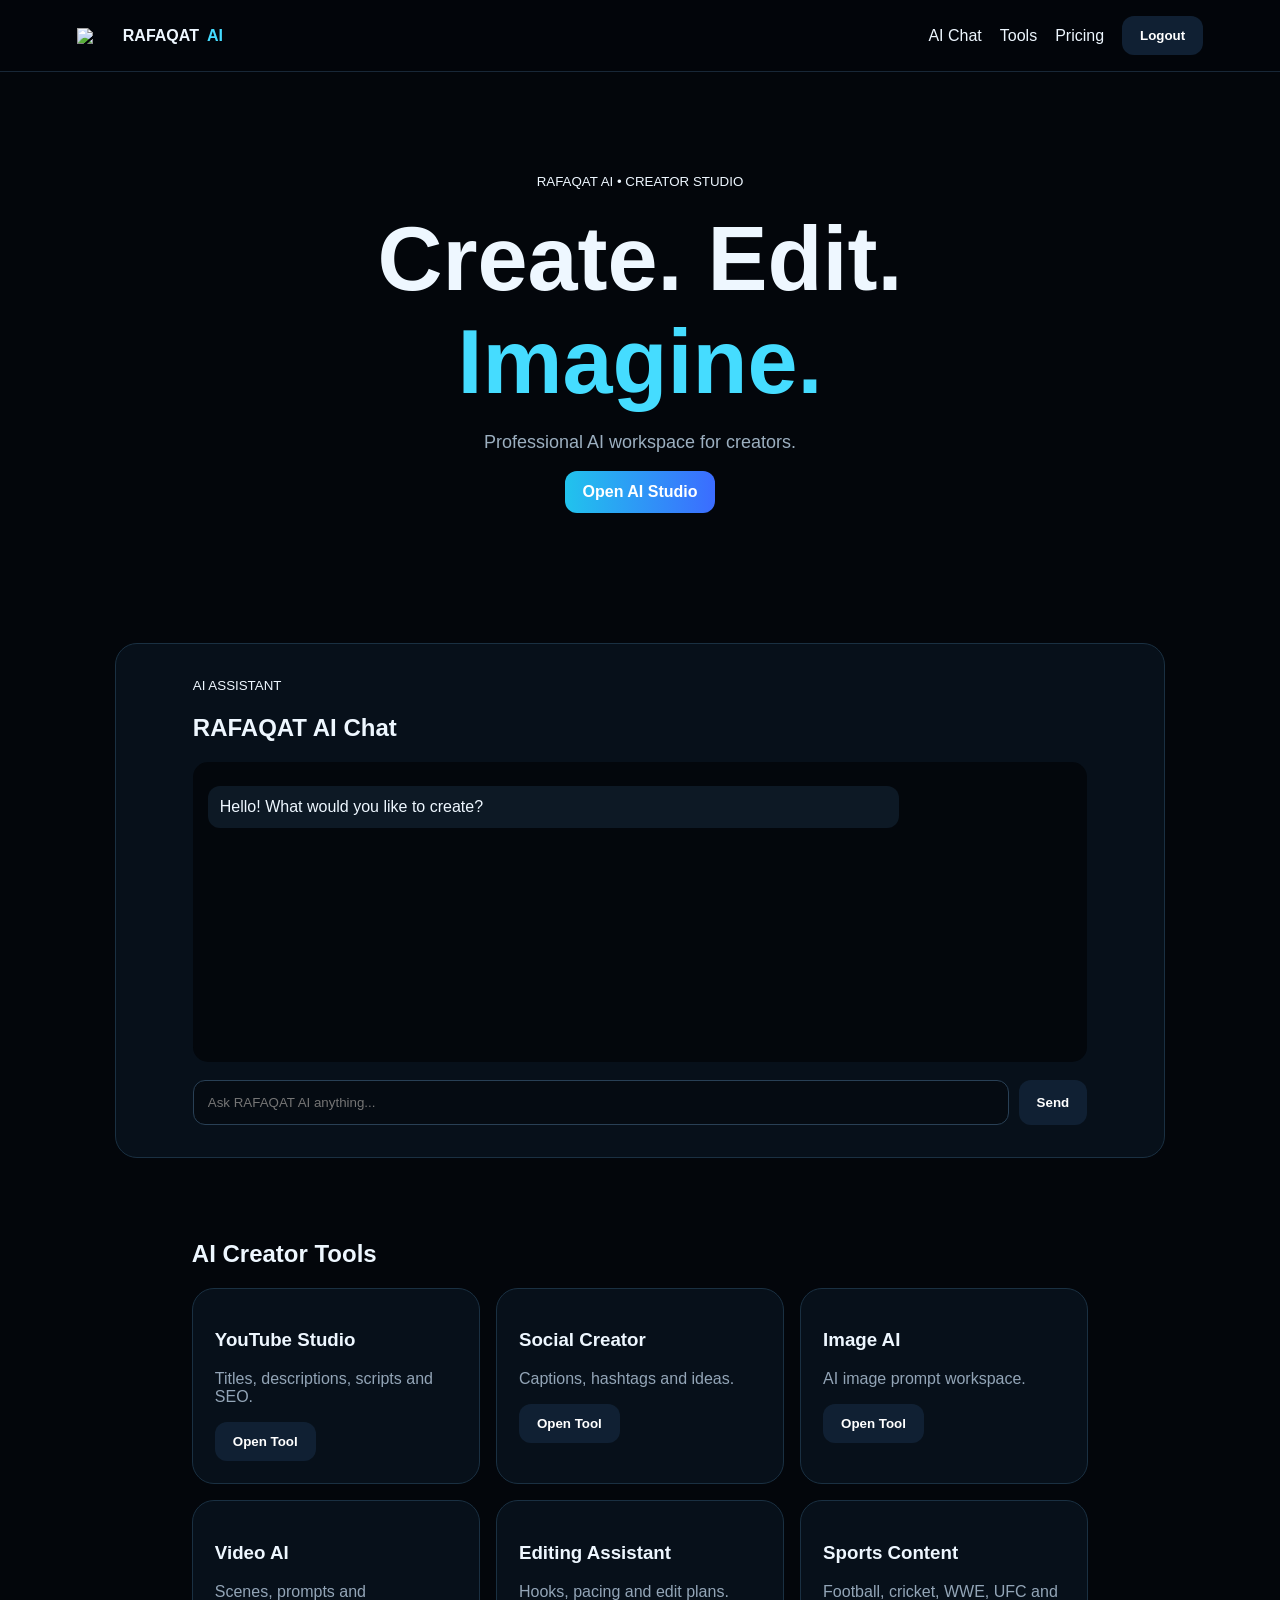
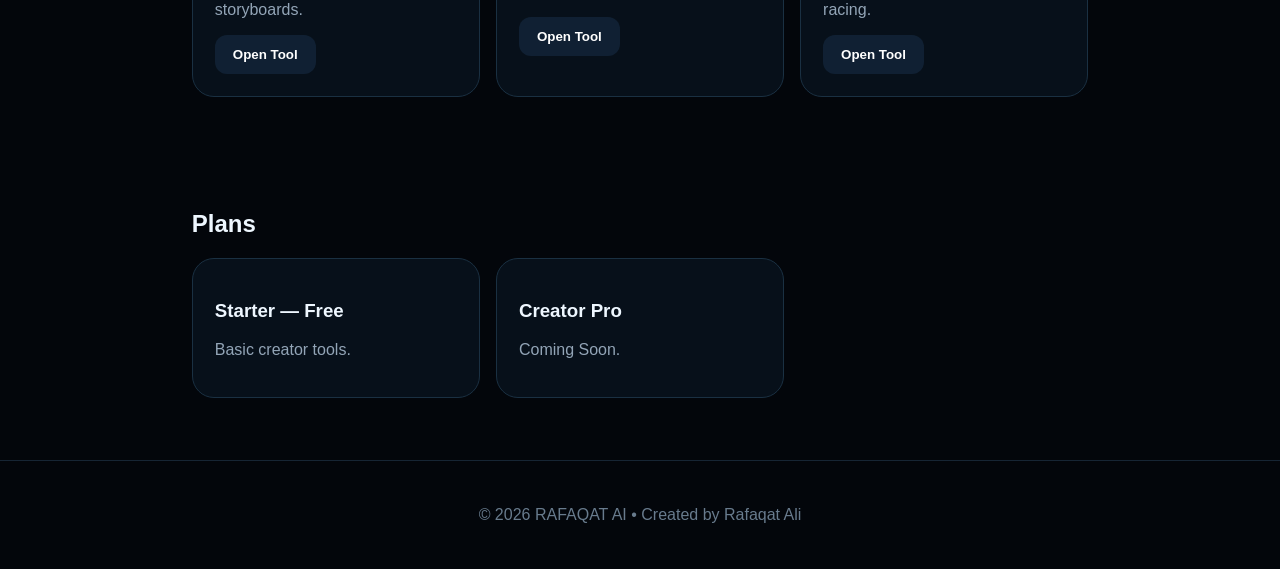
==== commit 4a216ed7: "Add files via upload" ====
--- a/index.html
+++ b/index.html
@@ -1,297 +1 @@
-<!DOCTYPE html>
-<html lang="en">
-<head>
-<meta charset="utf-8">
-<meta name="viewport" content="width=device-width, initial-scale=1">
-<title>Rafaqat Editors AI – Free AI Tools for YouTubers, Video Editors and Creators</title>
-<meta name="description" content="Rafaqat Editors AI: free AI chat in Hindi, Urdu and English, YouTube title, hashtag, script and caption generators, plus a photo editor, slideshow video maker and text to speech.">
-<meta name="keywords" content="Rafaqat Editors AI, Rafaqat AI, Rafaqat Editors, AI tools for creators, YouTube title generator, hashtag generator, video script generator, AI chat Hindi Urdu, free photo editor online, slideshow video maker, text to speech Hindi Urdu">
-<meta name="theme-color" content="#050a18"><meta property="og:type" content="website"><meta property="og:description" content="Smart AI Tools for Creators"><meta name="twitter:card" content="summary_large_image">
-<script type="application/ld+json">{"@context":"https://schema.org","@type":"WebApplication","name":"Rafaqat Editors AI","description":"Smart AI Tools for Creators: AI chat, YouTube title and hashtag generators, photo editor, video maker and voice maker.","applicationCategory":"MultimediaApplication","operatingSystem":"Any","offers":{"@type":"Offer","price":"0","priceCurrency":"USD"}}</script>
-<link rel="icon" href="logo.png"><meta property="og:title" content="Rafaqat Editors AI"><meta property="og:image" content="banner.jpg"><link rel="preconnect" href="https://fonts.googleapis.com"><link rel="preconnect" href="https://fonts.gstatic.com" crossorigin>
-<link href="https://fonts.googleapis.com/css2?family=Bricolage+Grotesque:wght@500;700;800&family=Hanken+Grotesk:wght@400;500;600&display=swap" rel="stylesheet">
-<style>
-:root{--bg:#050a18;--panel:#0b1226;--line:#1f2a48;--text:#eef1fa;--mute:#98a2bd;--a:#e8b923;--b:#f5d77a;--grad:linear-gradient(120deg,#f5d77a,#d69a14);--r:16px}
-*{box-sizing:border-box;margin:0}html{scroll-behavior:smooth}
-body{background:var(--bg);color:var(--text);font:16px/1.65 "Hanken Grotesk",system-ui,sans-serif;overflow-x:hidden}
-h1,h2,h3{font-family:"Bricolage Grotesque",system-ui,sans-serif;line-height:1.1;letter-spacing:-.02em}
-a{color:inherit;text-decoration:none}
-:focus-visible{outline:2px solid var(--b);outline-offset:3px}
-.wrap{max-width:1160px;margin:auto;padding:0 20px}
-section{padding:88px 0}
-h2{font-size:clamp(28px,4vw,42px);margin-bottom:12px}
-.lead{color:var(--mute);max-width:560px}
-.btn{display:inline-flex;align-items:center;gap:8px;border:0;border-radius:12px;padding:12px 22px;font:600 15px inherit;cursor:pointer;color:#1b1404;background:var(--grad);transition:transform .15s,box-shadow .2s}
-.btn:hover{transform:translateY(-1px);box-shadow:0 8px 30px #e8b92355}
-.btn.ghost{background:transparent;border:1px solid var(--line);color:var(--text)}.btn.ghost:hover{box-shadow:none;border-color:var(--a)}
-.btn:disabled{opacity:.6;cursor:wait;transform:none}
-/* nav */
-header{position:sticky;top:0;z-index:20;background:#050a18cc;backdrop-filter:blur(14px);border-bottom:1px solid var(--line)}
-nav{display:flex;align-items:center;justify-content:space-between;height:66px}
-.logo{display:flex;align-items:center;gap:10px;font:800 18px "Bricolage Grotesque",sans-serif}
-.mark{width:34px;height:34px;border-radius:50%}.banner{display:block;width:100%;max-width:980px;height:auto;margin:48px auto 0;border-radius:20px;border:1px solid var(--line);box-shadow:0 30px 80px #e8b92318}
-.links{display:flex;gap:26px;align-items:center;color:var(--mute);font-weight:500}.links a:hover{color:var(--text)}
-.burger{display:none;background:none;border:1px solid var(--line);color:var(--text);border-radius:10px;width:42px;height:38px;font-size:18px}
-/* hero */
-.hero{padding:96px 0 72px;position:relative;text-align:center}
-.hero:before{content:"";position:absolute;inset:-120px 0 auto;height:560px;background:radial-gradient(600px 300px at 30% 30%,#e8b92333,transparent),radial-gradient(500px 280px at 72% 40%,#2563eb33,transparent);z-index:-1}
-.hero h1{font-size:clamp(40px,7vw,78px);max-width:860px;margin:0 auto 20px}
-.hero h1 span{background:var(--grad);-webkit-background-clip:text;background-clip:text;color:transparent}
-.hero p{color:var(--mute);font-size:19px;max-width:600px;margin:0 auto 32px}
-.cta{display:flex;gap:12px;justify-content:center;flex-wrap:wrap}
-.ticker{display:flex;gap:10px;justify-content:center;flex-wrap:wrap;margin-top:44px;max-width:780px;margin-inline:auto}
-.ticker span{border:1px solid var(--line);background:var(--panel);border-radius:99px;padding:6px 14px;font-size:14px;color:var(--mute);animation:float 5s ease-in-out infinite}
-.ticker span:nth-child(even){animation-delay:-2.5s}
-@keyframes float{50%{transform:translateY(-6px)}}
-/* dashboard */
-.dash{display:grid;grid-template-columns:270px 1fr;gap:20px;margin-top:36px}
-.list{display:flex;flex-direction:column;gap:6px}
-.tool{display:flex;gap:12px;align-items:center;text-align:left;width:100%;padding:12px 14px;border-radius:12px;border:1px solid transparent;background:none;color:var(--mute);font:500 15px inherit;cursor:pointer;transition:.15s}
-.tool:hover{background:var(--panel);color:var(--text)}
-.tool.on{background:var(--panel);border-color:var(--a);color:var(--text);box-shadow:inset 3px 0 0 var(--a)}
-.tool i{font-style:normal;width:34px;height:34px;border-radius:10px;background:#e8b92322;display:grid;place-items:center;flex:none}
-.work{background:var(--panel);border:1px solid var(--line);border-radius:var(--r);padding:28px;min-width:0}
-.work h3{font-size:26px}.work>p{color:var(--mute);margin:6px 0 20px}
-label{display:block;font-size:14px;font-weight:600;margin:0 0 6px}
-textarea,select,input{width:100%;background:#070d1f;border:1px solid var(--line);border-radius:12px;color:var(--text);padding:12px 14px;font:inherit}
-textarea{min-height:130px;resize:vertical}textarea:focus,select:focus,input:focus{outline:none;border-color:var(--a);box-shadow:0 0 0 3px #e8b92333}
-.opts{display:grid;grid-template-columns:repeat(auto-fit,minmax(160px,1fr));gap:14px;margin:16px 0 20px}
-.row{display:flex;gap:10px;flex-wrap:wrap}
-.out{margin-top:22px;border:1px dashed var(--line);border-radius:12px;padding:18px;min-height:110px;white-space:pre-wrap;word-break:break-word}
-.out.empty{color:var(--mute)}.out.err{border-color:#f87171;color:#fca5a5}
-.dots{display:inline-flex;gap:5px}.dots b{width:8px;height:8px;border-radius:50%;background:var(--a);animation:pulse 1s infinite}
-.dots b:nth-child(2){animation-delay:.15s}.dots b:nth-child(3){animation-delay:.3s}
-@keyframes pulse{50%{opacity:.2;transform:scale(.7)}}
-/* chat */
-.chat{background:var(--panel);border:1px solid var(--line);border-radius:var(--r);margin-top:32px;display:flex;flex-direction:column;height:560px;max-width:860px;margin-inline:auto}
-.msgs{flex:1;overflow-y:auto;padding:22px;display:flex;flex-direction:column;gap:12px}
-.m{max-width:85%;padding:11px 15px;border-radius:14px;white-space:pre-wrap;word-break:break-word}
-.m.u{align-self:flex-end;background:var(--grad);color:#1b1404;border-bottom-right-radius:4px}
-.m.a{align-self:flex-start;background:#121b36;border:1px solid var(--line);border-bottom-left-radius:4px}
-.m.e{border-color:#f87171;color:#fca5a5}
-.cbar{display:flex;gap:10px;padding:14px;border-top:1px solid var(--line)}
-.cbar.ctl{flex-wrap:wrap;align-items:center;padding-top:10px}.cbar textarea{min-height:48px;height:48px;resize:none}
-/* cards */
-.grid{display:grid;grid-template-columns:repeat(auto-fit,minmax(250px,1fr));gap:18px;margin-top:36px}
-.card{background:var(--panel);border:1px solid var(--line);border-radius:var(--r);padding:24px}
-.card h3{font-size:19px;margin-bottom:8px}.card p{color:var(--mute);font-size:15px}
-.about{display:grid;grid-template-columns:1.2fr 1fr;gap:40px;align-items:center}
-.stat{display:grid;grid-template-columns:1fr 1fr;gap:14px}
-.stat div{background:var(--panel);border:1px solid var(--line);border-radius:var(--r);padding:22px}
-.stat b{display:block;font:800 34px "Bricolage Grotesque",sans-serif;background:var(--grad);-webkit-background-clip:text;background-clip:text;color:transparent}
-.stat span{color:var(--mute);font-size:14px}
-details{background:var(--panel);border:1px solid var(--line);border-radius:12px;padding:16px 20px;margin-top:12px;max-width:760px}
-summary{cursor:pointer;font-weight:600}details p{color:var(--mute);margin-top:10px}
-.contact{display:grid;grid-template-columns:1fr 1fr;gap:40px}form{display:grid;gap:14px}
-footer{border-top:1px solid var(--line);padding:36px 0;color:var(--mute);font-size:14px}
-footer .wrap{display:flex;justify-content:space-between;gap:16px;flex-wrap:wrap}
-.toast{position:fixed;bottom:22px;left:50%;transform:translate(-50%,80px);background:var(--text);color:var(--bg);padding:10px 18px;border-radius:99px;font-weight:600;transition:.25s;z-index:30}.toast.show{transform:translate(-50%,0)}
-@media(max-width:860px){
- section{padding:64px 0}
- .burger{display:block}
- .links{display:none;position:absolute;top:66px;left:0;right:0;flex-direction:column;background:var(--bg);padding:18px 20px;border-bottom:1px solid var(--line);gap:16px;align-items:flex-start}.links.open{display:flex}
- .dash,.about,.contact{grid-template-columns:1fr}
- .list{flex-direction:row;overflow-x:auto;padding-bottom:6px}.tool{width:auto;white-space:nowrap}.tool.on{box-shadow:none}
- .work{padding:20px}
-}
-@media(prefers-reduced-motion:reduce){*{animation:none!important;transition:none!important}}
-</style>
-</head>
-<body>
-<header><div class="wrap"><nav>
- <a class="logo" href="#home"><img class="mark" src="logo.png" alt="" width="34" height="34">Rafaqat Editors AI</a>
- <button class="burger" aria-label="Menu" onclick="document.querySelector('.links').classList.toggle('open')">☰</button>
- <div class="links" onclick="this.classList.remove('open')">
-  <a href="#home">Home</a><a href="#chat">AI Chat</a><a href="#studio">Studio</a><a href="#tools">AI Tools</a><a href="#about">About</a><a href="#features">Features</a><a href="#faq">FAQ</a><a class="btn" href="#contact">Contact</a>
- </div>
-</nav></div></header>
-
-<main>
-<section class="hero" id="home"><div class="wrap">
- <h1>Smart AI Tools for <span>Creators</span></h1>
- <p>Titles, hooks, scripts, captions and more. Ten focused tools that help video editors and YouTubers publish faster.</p>
- <div class="cta"><a class="btn" href="#tools">Open the tools</a><a class="btn ghost" href="#features">See features</a></div>
- <img class="banner" src="banner.jpg" alt="Rafaqat Editors AI: Smart AI Tools for Creators" width="1600" height="1067" fetchpriority="high">
- <div class="ticker"><span>Titles</span><span>Hooks</span><span>Scripts</span><span>Hashtags</span><span>Thumbnails</span><span>Captions</span><span>Video ideas</span></div>
-</div></section>
-
-<section id="chat"><div class="wrap">
- <h2>AI Chat</h2><p class="lead">Ask anything: video ideas, editing tips, scripts, or help with your channel. Works in English, Hindi and Urdu.</p>
- <div class="chat"><div class="msgs" id="msgs"><div class="m a">Hi, I am Rafaqat AI. What are you working on today?</div></div>
- <div class="cbar"><textarea id="ci" placeholder="Type or speak your message" aria-label="Message"></textarea><button class="btn" id="cs">Send</button></div>
- <div class="cbar ctl"><button class="btn ghost" id="ca">📎 Photo</button><button class="btn ghost" id="cm">🎤 Speak</button><select id="cl2" aria-label="Voice language" style="width:auto"><option value="hi-IN">हिंदी</option><option value="ur-PK">اردو</option><option value="en-US">English</option></select><label style="display:flex;gap:6px;align-items:center;margin:0;font-weight:500"><input type="checkbox" id="sp" style="width:auto">Read replies aloud</label><button class="btn ghost" id="cc">Clear</button><input type="file" id="cf2" accept="image/*" hidden></div></div>
-</div></section>
-
-<section id="studio"><div class="wrap">
- <h2>Creator Studio</h2><p class="lead">Free tools that run inside your browser. Your files are never uploaded.</p>
- <div class="work" style="margin-top:32px"><div class="row" id="st"><button class="btn" data-t="p">Photo Studio</button><button class="btn ghost" data-t="v">Video Maker</button><button class="btn ghost" data-t="s">Voice Maker</button></div><br>
- <div id="pane-p"><label for="pf">Choose a photo</label><input type="file" id="pf" accept="image/*">
-  <div class="opts"><div><label for="pb">Brightness</label><input type="range" id="pb" min="50" max="150" value="100"></div><div><label for="pc">Contrast</label><input type="range" id="pc" min="50" max="150" value="100"></div><div><label for="ps">Color</label><input type="range" id="ps" min="0" max="200" value="100"></div><div><label for="pt">Text on photo</label><input id="pt" value="Rafaqat Editors AI"></div></div>
-  <canvas id="pcv" style="max-width:100%;border-radius:12px;display:none"></canvas>
-  <div class="row" style="margin-top:14px"><button class="btn" id="pd">Download photo</button></div></div>
- <div id="pane-v" hidden><label for="vf">Choose photos (hold Ctrl or select several)</label><input type="file" id="vf" accept="image/*" multiple>
-  <div class="opts"><div><label for="vc">Caption</label><input id="vc" placeholder="Optional text"></div><div><label for="vs">Seconds per photo</label><select id="vs"><option>2</option><option selected>3</option><option>5</option></select></div><div><label for="vo">Shape</label><select id="vo"><option value="v">Vertical (Reels, Shorts)</option><option value="h">Horizontal (YouTube)</option></select></div></div>
-  <button class="btn" id="vgo">Make video</button><div id="vout" style="margin-top:18px"></div></div>
- <div id="pane-s" hidden><label for="vt">Text to speak</label><textarea id="vt" placeholder="Type or paste your text"></textarea>
-  <div class="opts"><div><label for="vl">Language</label><select id="vl"><option value="hi-IN">हिंदी</option><option value="ur-PK">اردو</option><option value="en-US">English</option></select></div><div><label for="vr">Speed</label><select id="vr"><option value="0.8">Slow</option><option value="1" selected>Normal</option><option value="1.25">Fast</option></select></div></div>
-  <div class="row"><button class="btn" id="vplay">Play voice</button><button class="btn ghost" id="vstop">Stop</button></div></div>
- </div>
-</div></section>
-
-<section id="tools"><div class="wrap">
- <h2>AI Tools</h2><p class="lead">Pick a tool, describe your video, and generate.</p>
- <div class="dash"><div class="list" id="list" role="tablist"></div><div class="work" id="work"></div></div>
-</div></section>
-
-<section id="about"><div class="wrap about">
- <div><h2>About Rafaqat Editors AI</h2>
- <p class="lead" style="max-width:none">Rafaqat Editors AI was built by people who edit video for a living. We know the slow parts of publishing: staring at a blank title box, rewriting the same description, hunting for hooks. These tools take care of that first draft so you can spend your time on the edit.</p></div>
- <div class="stat"><div><b>10</b><span>Focused tools</span></div><div><b>0</b><span>Sign-ups required</span></div><div><b>1 click</b><span>To copy results</span></div><div><b>Any screen</b><span>Phone, tablet, desktop</span></div></div>
-</div></section>
-
-<section id="features"><div class="wrap">
- <h2>Features</h2><p class="lead">Built to be quick, clear and out of your way.</p>
- <div class="grid">
-  <div class="card"><h3>Made for creators</h3><p>Every tool is tuned for YouTube, Shorts, Reels and TikTok workflows.</p></div>
-  <div class="card"><h3>Useful options</h3><p>Set tone, length, platform and language so results fit your channel.</p></div>
-  <div class="card"><h3>Fast and light</h3><p>One small page with no heavy frameworks. It loads quickly on mobile data.</p></div>
-  <div class="card"><h3>Private by design</h3><p>API keys stay on the server. Nothing sensitive reaches your browser.</p></div>
-  <div class="card"><h3>Copy and go</h3><p>Copy any result in one tap, or clear the tool and start again.</p></div>
-  <div class="card"><h3>Works everywhere</h3><p>A layout that adapts from small phones to wide monitors.</p></div>
- </div>
-</div></section>
-
-<section id="faq"><div class="wrap"><h2>FAQ</h2>
- <details><summary>Is Rafaqat Editors AI free to use?</summary><p>Yes, you can use the tools without creating an account.</p></details>
- <details><summary>Can I post the results directly?</summary><p>Treat results as a strong first draft. Review and adjust them so they sound like you.</p></details>
- <details><summary>Which platforms are supported?</summary><p>YouTube, YouTube Shorts, Instagram, TikTok, Facebook and X.</p></details>
- <details><summary>Can it generate AI video, AI images or AI voice?</summary><p>Not yet. Today you can edit photos, turn photos into a slideshow video, and hear any text read aloud in Hindi, Urdu or English. The AI Chat and writing tools work with text and can describe photos you send.</p></details>
- <details><summary>Can I download YouTube or TikTok videos here?</summary><p>No. Downloading other people's videos breaks those platforms' rules and copyright. Download your own videos from YouTube Studio or TikTok's Save video option.</p></details>
- <details><summary>Is my text stored?</summary><p>This site does not save your input. It is sent to the AI provider only to produce your result.</p></details>
- <details><summary>Why does a tool say the API key is missing?</summary><p>The site owner has not added the AI key yet. See the README for the one-minute setup.</p></details>
-</div></section>
-
-<section id="contact"><div class="wrap contact">
- <div><h2>Contact</h2><p class="lead">Questions, feedback or a tool you want added? Send a message.</p></div>
- <form id="cf"><div><label for="n">Name</label><input id="n" required></div><div><label for="e">Email</label><input id="e" type="email" required></div><div><label for="m">Message</label><textarea id="m" required></textarea></div><button class="btn" type="submit">Send message</button></form>
-</div></section>
-</main>
-
-<footer><div class="wrap"><span>© <span id="y"></span> Rafaqat Editors AI. Smart AI Tools for Creators.</span><span><a href="#tools">Tools</a> &nbsp; <a href="#faq">FAQ</a> &nbsp; <a href="#contact">Contact</a></span></div></footer>
-<div class="toast" id="toast" role="status"></div>
-
-<script>
-const CONTACT_EMAIL="hello@example.com"; // replace with your address
-const PLAT=["YouTube","YouTube Shorts","Instagram","TikTok","Facebook","X"];
-const TONE=["Engaging","Professional","Funny","Dramatic","Educational"];
-const LEN=["Short","Medium","Long"];
-const O=(k,l,c)=>({k,l,c});
-const TOOLS=[
- {id:"titles",n:"YouTube Title Generator",i:"▶",d:"Click-worthy titles for your next video.",ph:"What is your video about?",o:[O("Tone","Tone",TONE),O("Style","Style",["Curiosity","How-to","Listicle","Story"])]},
- {id:"description",n:"Description Generator",i:"≡",d:"SEO-friendly video descriptions.",ph:"Video topic and key points",o:[O("Tone","Tone",TONE),O("Length","Length",LEN)]},
- {id:"captions",n:"Caption Generator",i:"❝",d:"Captions that fit each platform.",ph:"Describe your post or video",o:[O("Platform","Platform",PLAT),O("Tone","Tone",TONE)]},
- {id:"hashtags",n:"Hashtag Generator",i:"#",d:"Relevant hashtags to boost reach.",ph:"Topic or niche",o:[O("Platform","Platform",PLAT)]},
- {id:"ideas",n:"Video Ideas Generator",i:"✦",d:"Fresh ideas when you are stuck.",ph:"Your niche or channel topic",o:[O("Format","Format",["Long video","Short","Series"]),O("Audience","Audience",["Beginners","Enthusiasts","General"])]},
- {id:"script",n:"Script Generator",i:"✎",d:"Full scripts with hook and outro.",ph:"Topic and main points",o:[O("Length","Length",["1 minute","3 minutes","5 minutes","10 minutes"]),O("Tone","Tone",TONE)]},
- {id:"hooks",n:"Hook Generator",i:"⚡",d:"Openers that stop the scroll.",ph:"What is the video about?",o:[O("Platform","Platform",PLAT),O("Tone","Tone",TONE)]},
- {id:"thumbs",n:"Thumbnail Text Generator",i:"▣",d:"Short, bold thumbnail text.",ph:"Video title or topic",o:[O("Emotion","Emotion",["Curiosity","Shock","Excitement","Urgency"])]},
- {id:"rewrite",n:"Content Rewriter",i:"↻",d:"Rewrite text in a fresh voice.",ph:"Paste the text to rewrite",o:[O("Tone","Tone",TONE),O("Length","Length",["Same","Shorter","Longer"])]},
- {id:"summary",n:"Text Summarizer",i:"∑",d:"Condense long text quickly.",ph:"Paste the text to summarize",o:[O("Format","Format",["Paragraph","Bullet points"]),O("Length","Length",LEN)]}
-];
-const $=s=>document.querySelector(s);
-const toast=t=>{const e=$("#toast");e.textContent=t;e.classList.add("show");setTimeout(()=>e.classList.remove("show"),1800)};
-const list=$("#list"),work=$("#work");
-TOOLS.forEach((t,x)=>{const b=document.createElement("button");b.className="tool";b.role="tab";b.innerHTML=`<i>${t.i}</i>${t.n}`;b.onclick=()=>pick(x);list.append(b)});
-
-function pick(x){
- const t=TOOLS[x];
- [...list.children].forEach((b,j)=>b.classList.toggle("on",j===x));
- work.innerHTML=`<h3></h3><p></p><label for="inp">Your input</label><textarea id="inp"></textarea>
- <div class="opts">${t.o.map((o,j)=>`<div><label for="o${j}">${o.l}</label><select id="o${j}">${o.c.map(c=>`<option>${c}</option>`).join("")}</select></div>`).join("")}</div>
- <div class="row"><button class="btn" id="go">Generate</button><button class="btn ghost" id="cp">Copy</button><button class="btn ghost" id="cl">Clear</button></div>
- <div class="out empty" id="out" aria-live="polite">Your results will appear here.</div>`;
- work.querySelector("h3").textContent=t.n;work.querySelector("p").textContent=t.d;$("#inp").placeholder=t.ph;
- const out=$("#out"),go=$("#go");
- const show=(txt,cls="")=>{out.className="out "+cls;out.textContent=txt};
- go.onclick=async()=>{
-  const input=$("#inp").value.trim();
-  if(!input)return show("Enter some text first.","empty");
-  const options={};t.o.forEach((o,j)=>options[o.k]=$("#o"+j).value);
-  go.disabled=true;out.className="out";out.innerHTML='<span class="dots"><b></b><b></b><b></b></span> Generating…';
-  try{
-   const r=await fetch("/api/generate",{method:"POST",headers:{"Content-Type":"application/json"},body:JSON.stringify({tool:t.id,input,options})});
-   const d=await r.json().catch(()=>({}));
-   if(!r.ok)throw new Error(d.error||"Something went wrong. Please try again.");
-   show(d.result||"No result returned. Try rewording your input.");
-  }catch(e){show(e.message.includes("fetch")?"Could not reach the server. Run the site with Wrangler or deploy it (see README).":e.message,"err")}
-  go.disabled=false;
- };
- $("#cp").onclick=async()=>{if(out.classList.contains("empty")||out.classList.contains("err")||!out.textContent.trim())return toast("Nothing to copy yet");try{await navigator.clipboard.writeText(out.textContent);toast("Copied")}catch{toast("Copy failed")}};
- $("#cl").onclick=()=>{$("#inp").value="";show("Your results will appear here.","empty");$("#inp").focus()};
-}
-pick(0);
-const HI="Hi, I am Rafaqat AI. What are you working on today?";let hist=[],img=null,rec=null;
-const msgs=$("#msgs"),ci=$("#ci"),cs=$("#cs"),cm=$("#cm"),ca=$("#ca"),fi=$("#cf2");
-function add(t,c,src){const d=document.createElement("div");d.className="m "+c;if(src){const i=document.createElement("img");i.src=src;i.alt="Attached photo";i.style.cssText="max-width:100%;max-height:200px;border-radius:10px;display:block;margin-bottom:6px";d.append(i)}d.append(document.createTextNode(t));msgs.append(d);msgs.scrollTop=msgs.scrollHeight;return d}
-function say(t){if(!$("#sp").checked||!window.speechSynthesis)return;speechSynthesis.cancel();const u=new SpeechSynthesisUtterance(t);u.lang=$("#cl2").value;speechSynthesis.speak(u)}
-async function send(){
- const t=ci.value.trim();if((!t&&!img)||cs.disabled)return;
- const text=t||"Please look at this photo and help me.";
- ci.value="";add(text,"u",img);hist.push({role:"user",content:text,image:img});img=null;ca.textContent="📎 Photo";cs.disabled=true;
- const w=add("…","a"),li=hist.map(m=>!!m.image).lastIndexOf(true);
- try{
-  const messages=hist.map((m,i)=>({role:m.role,content:m.content,image:i===li?m.image:undefined}));
-  const r=await fetch("/api/chat",{method:"POST",headers:{"Content-Type":"application/json"},body:JSON.stringify({messages})});
-  const d=await r.json().catch(()=>({}));
-  if(!r.ok)throw new Error(d.error||"Something went wrong. Please try again.");
-  w.textContent=d.reply||"No reply. Try again.";hist.push({role:"assistant",content:w.textContent});say(w.textContent);
- }catch(e){hist.pop();w.className="m a e";w.textContent=e.message.includes("fetch")?"Could not reach the server. Run the site with Wrangler or deploy it (see README).":e.message}
- cs.disabled=false;msgs.scrollTop=msgs.scrollHeight;
-}
-cs.onclick=send;ci.onkeydown=e=>{if(e.key==="Enter"&&!e.shiftKey){e.preventDefault();send()}};
-ca.onclick=()=>fi.click();
-fi.onchange=()=>{const f=fi.files[0];if(!f)return;const r=new FileReader();r.onload=()=>{const im=new Image();im.onload=()=>{const k=Math.min(1,1024/Math.max(im.width,im.height)),c=document.createElement("canvas");c.width=im.width*k;c.height=im.height*k;c.getContext("2d").drawImage(im,0,0,c.width,c.height);img=c.toDataURL("image/jpeg",.8);ca.textContent="✓ Photo added";toast("Photo added. Now type your question.")};im.src=r.result};r.readAsDataURL(f);fi.value=""};
-const SR=window.SpeechRecognition||window.webkitSpeechRecognition;
-cm.onclick=()=>{
- if(!SR)return toast("Voice needs Chrome or Edge");
- if(rec){rec.stop();return}
- rec=new SR();rec.lang=$("#cl2").value;rec.interimResults=false;
- rec.onresult=e=>{ci.value=e.results[0][0].transcript;$("#sp").checked=true;send()};
- rec.onend=()=>{rec=null;cm.textContent="🎤 Speak"};
- rec.onerror=()=>toast("Could not hear you. Allow the microphone.");
- cm.textContent="⏹ Listening…";rec.start();
-};
-$("#cc").onclick=()=>{hist=[];img=null;ca.textContent="📎 Photo";window.speechSynthesis&&speechSynthesis.cancel();msgs.innerHTML="";add(HI,"a")};
-const $$=q=>document.querySelectorAll(q);
-$$("#st button").forEach(b=>b.onclick=()=>{$$("#st button").forEach(x=>x.className="btn ghost");b.className="btn";["p","v","s"].forEach(k=>$("#pane-"+k).hidden=k!==b.dataset.t)});
-let pim=null;const pcv=$("#pcv");
-function wm(x,t,w,h){if(!t)return;const f=Math.round(w/22);x.font=`700 ${f}px sans-serif`;x.textAlign="right";x.shadowColor="#000a";x.shadowBlur=8;x.fillStyle="#fff";x.fillText(t,w-f,h-f);x.shadowBlur=0}
-function pdraw(){if(!pim)return;const k=Math.min(1,1600/Math.max(pim.width,pim.height)),w=pim.width*k,h=pim.height*k,x=pcv.getContext("2d");pcv.width=w;pcv.height=h;x.filter=`brightness(${$("#pb").value}%) contrast(${$("#pc").value}%) saturate(${$("#ps").value}%)`;x.drawImage(pim,0,0,w,h);x.filter="none";wm(x,$("#pt").value.trim(),w,h);pcv.style.display="block"}
-$("#pf").onchange=e=>{const f=e.target.files[0];if(!f)return;const i=new Image();i.onload=()=>{pim=i;pdraw()};i.src=URL.createObjectURL(f)};
-["#pb","#pc","#ps","#pt"].forEach(q=>$(q).oninput=pdraw);
-$("#pd").onclick=()=>{if(!pim)return toast("Choose a photo first");const a=document.createElement("a");a.download="rafaqat-editors-ai.png";a.href=pcv.toDataURL("image/png");a.click()};
-$("#vgo").onclick=async()=>{
- const fs=[...$("#vf").files];if(!fs.length)return toast("Choose photos first");
- if(!window.MediaRecorder)return toast("Use Chrome or Edge to make video");
- const imgs=await Promise.all(fs.map(f=>new Promise(r=>{const i=new Image();i.onload=()=>r(i);i.src=URL.createObjectURL(f)})));
- const vert=$("#vo").value==="v",W=vert?720:1280,H=vert?1280:720,sec=+$("#vs").value,cap=$("#vc").value.trim(),c=document.createElement("canvas");c.width=W;c.height=H;const x=c.getContext("2d");
- const rec=new MediaRecorder(c.captureStream(30)),ch=[];
- rec.ondataavailable=e=>ch.push(e.data);
- rec.onstop=()=>{const u=URL.createObjectURL(new Blob(ch,{type:"video/webm"}));$("#vout").innerHTML=`<video src="${u}" controls style="max-width:100%;max-height:480px;border-radius:12px"></video><p style="margin-top:12px"><a class="btn" href="${u}" download="rafaqat-editors-ai.webm">Download video</a></p>`;$("#vgo").disabled=false};
- $("#vgo").disabled=true;$("#vout").textContent="Making your video…";rec.start();
- const t0=performance.now(),total=imgs.length*sec*1000;
- const tick=()=>{const t=performance.now()-t0;if(t>=total){rec.stop();return}
-  const i=Math.floor(t/(sec*1000)),p=(t%(sec*1000))/(sec*1000),im=imgs[i],k=Math.max(W/im.width,H/im.height)*(1+.06*p),w=im.width*k,h=im.height*k;
-  x.fillStyle="#000";x.fillRect(0,0,W,H);x.drawImage(im,(W-w)/2,(H-h)/2,w,h);
-  x.textAlign="center";x.shadowColor="#000c";x.shadowBlur=10;x.fillStyle="#fff";
-  if(cap){x.font=`700 ${W/16}px sans-serif`;x.fillText(cap,W/2,H*.82,W*.9)}
-  x.font=`600 ${W/32}px sans-serif`;x.fillText("Rafaqat Editors AI",W/2,H-W/30);x.shadowBlur=0;
-  requestAnimationFrame(tick)};tick();
-};
-$("#vplay").onclick=()=>{const t=$("#vt").value.trim();if(!t)return toast("Type some text first");if(!window.speechSynthesis)return toast("Voice is not supported here");speechSynthesis.cancel();const u=new SpeechSynthesisUtterance(t);u.lang=$("#vl").value;u.rate=+$("#vr").value;speechSynthesis.speak(u)};
-$("#vstop").onclick=()=>window.speechSynthesis&&speechSynthesis.cancel();
-$("#cf").onsubmit=e=>{e.preventDefault();const g=s=>encodeURIComponent($(s).value);location.href=`mailto:${CONTACT_EMAIL}?subject=${"Message from "+g("#n")}&body=${g("#m")}%0A%0A${g("#e")}`};
-$("#y").textContent=new Date().getFullYear();
-</script>
-</body>
-</html>
+<!doctype html><html><head><meta charset="utf-8"><meta name="viewport" content="width=device-width,initial-scale=1"><title>RAFAQAT AI — AI Creator Studio</title><link rel="icon" href="/assets/favicon.svg"><link rel="stylesheet" href="/styles.css"></head><body><header><a class="brand"><img src="/assets/rafaqat-ai-logo.svg">RAFAQAT <b>AI</b></a><button id="menuBtn">⋮</button><nav id="nav"><a href="#chat">AI Chat</a><a href="#tools">Tools</a><a href="#pricing">Pricing</a><button id="logoutBtn">Logout</button></nav></header><main><section class="hero"><small>RAFAQAT AI • CREATOR STUDIO</small><h1>Create. Edit. <span>Imagine.</span></h1><p>Professional AI workspace for creators.</p><a class="primary" href="#chat">Open AI Studio</a></section><section id="chat" class="panel"><small>AI ASSISTANT</small><h2>RAFAQAT AI Chat</h2><div id="chatBox" class="chatbox"><div class="msg ai">Hello! What would you like to create?</div></div><form id="chatForm"><input id="chatInput" placeholder="Ask RAFAQAT AI anything..." required><button>Send</button></form></section><section id="tools" class="section"><h2>AI Creator Tools</h2><div class="grid"><div class="card"><h3>YouTube Studio</h3><p>Titles, descriptions, scripts and SEO.</p><button data-tool="YouTube Studio">Open Tool</button></div><div class="card"><h3>Social Creator</h3><p>Captions, hashtags and ideas.</p><button data-tool="Social Creator">Open Tool</button></div><div class="card"><h3>Image AI</h3><p>AI image prompt workspace.</p><button data-tool="Image AI">Open Tool</button></div><div class="card"><h3>Video AI</h3><p>Scenes, prompts and storyboards.</p><button data-tool="Video AI">Open Tool</button></div><div class="card"><h3>Editing Assistant</h3><p>Hooks, pacing and edit plans.</p><button data-tool="Editing Assistant">Open Tool</button></div><div class="card"><h3>Sports Content</h3><p>Football, cricket, WWE, UFC and racing.</p><button data-tool="Sports Content">Open Tool</button></div></div></section><section id="pricing" class="pricing"><h2>Plans</h2><div class="grid"><div class="card"><h3>Starter — Free</h3><p>Basic creator tools.</p></div><div class="card"><h3>Creator Pro</h3><p>Coming Soon.</p></div></div></section></main><footer>© 2026 RAFAQAT AI • Created by Rafaqat Ali</footer><script src="/app.js"></script></body></html>
--- a/styles.css
+++ b/styles.css
@@ -0,0 +1 @@
+*{box-sizing:border-box}body{margin:0;background:#03060b;color:#eef7ff;font-family:Arial,sans-serif}a{color:inherit;text-decoration:none}header{height:72px;padding:0 6%;display:flex;align-items:center;justify-content:space-between;background:#03060bee;border-bottom:1px solid #182737;position:sticky;top:0;z-index:5}.brand{font-weight:900;display:flex;align-items:center;gap:8px}.brand img{width:38px}.brand b,.hero span,.loginbox span{color:#45dcff}nav{display:flex;gap:18px;align-items:center}button,.primary{border:0;border-radius:12px;padding:12px 18px;background:#102033;color:#fff;font-weight:700;cursor:pointer}.primary{display:inline-block;background:linear-gradient(90deg,#21c3ed,#3b6cff)}#menuBtn{display:none;background:none;font-size:28px}.hero{text-align:center;padding:100px 6%;max-width:1000px;margin:auto}.hero h1{font-size:clamp(48px,8vw,90px);margin:18px 0}.hero p{color:#9cafc0;font-size:18px}.panel,.section,.pricing{max-width:1050px;margin:30px auto;padding:32px 6%}.panel,.card{background:#07101a;border:1px solid #1a3042;border-radius:22px}.chatbox{height:300px;overflow:auto;background:#03070c;padding:15px;border-radius:15px;margin:18px 0}.msg{padding:12px;margin:9px 0;border-radius:12px;max-width:80%}.ai{background:#0d1925}.user{background:#145875;margin-left:auto}form{display:flex;gap:10px}input,textarea{width:100%;padding:14px;background:#050b12;border:1px solid #294055;color:white;border-radius:12px}.grid{display:grid;grid-template-columns:repeat(3,1fr);gap:16px}.card{padding:22px}.card p{color:#93a5b7}footer{text-align:center;padding:45px;color:#687b8d;border-top:1px solid #162534}.login{min-height:100vh;display:grid;place-items:center;padding:20px;background:radial-gradient(circle,#0b2131,#03060b 60%)}.loginbox{width:min(430px,100%);padding:35px;text-align:center;background:#07101a;border:1px solid #1a3042;border-radius:24px}.loginbox img{width:120px}.loginbox form{display:grid;margin:22px 0;gap:12px}.loginbox small{color:#8295a7}@media(max-width:750px){#menuBtn{display:block}nav{display:none;position:absolute;right:12px;top:65px;flex-direction:column;background:#07101a;padding:15px;border:1px solid #234;border-radius:14px}nav.open{display:flex}.grid{grid-template-columns:1fr}form{flex-direction:column}.hero{padding-top:65px}}
